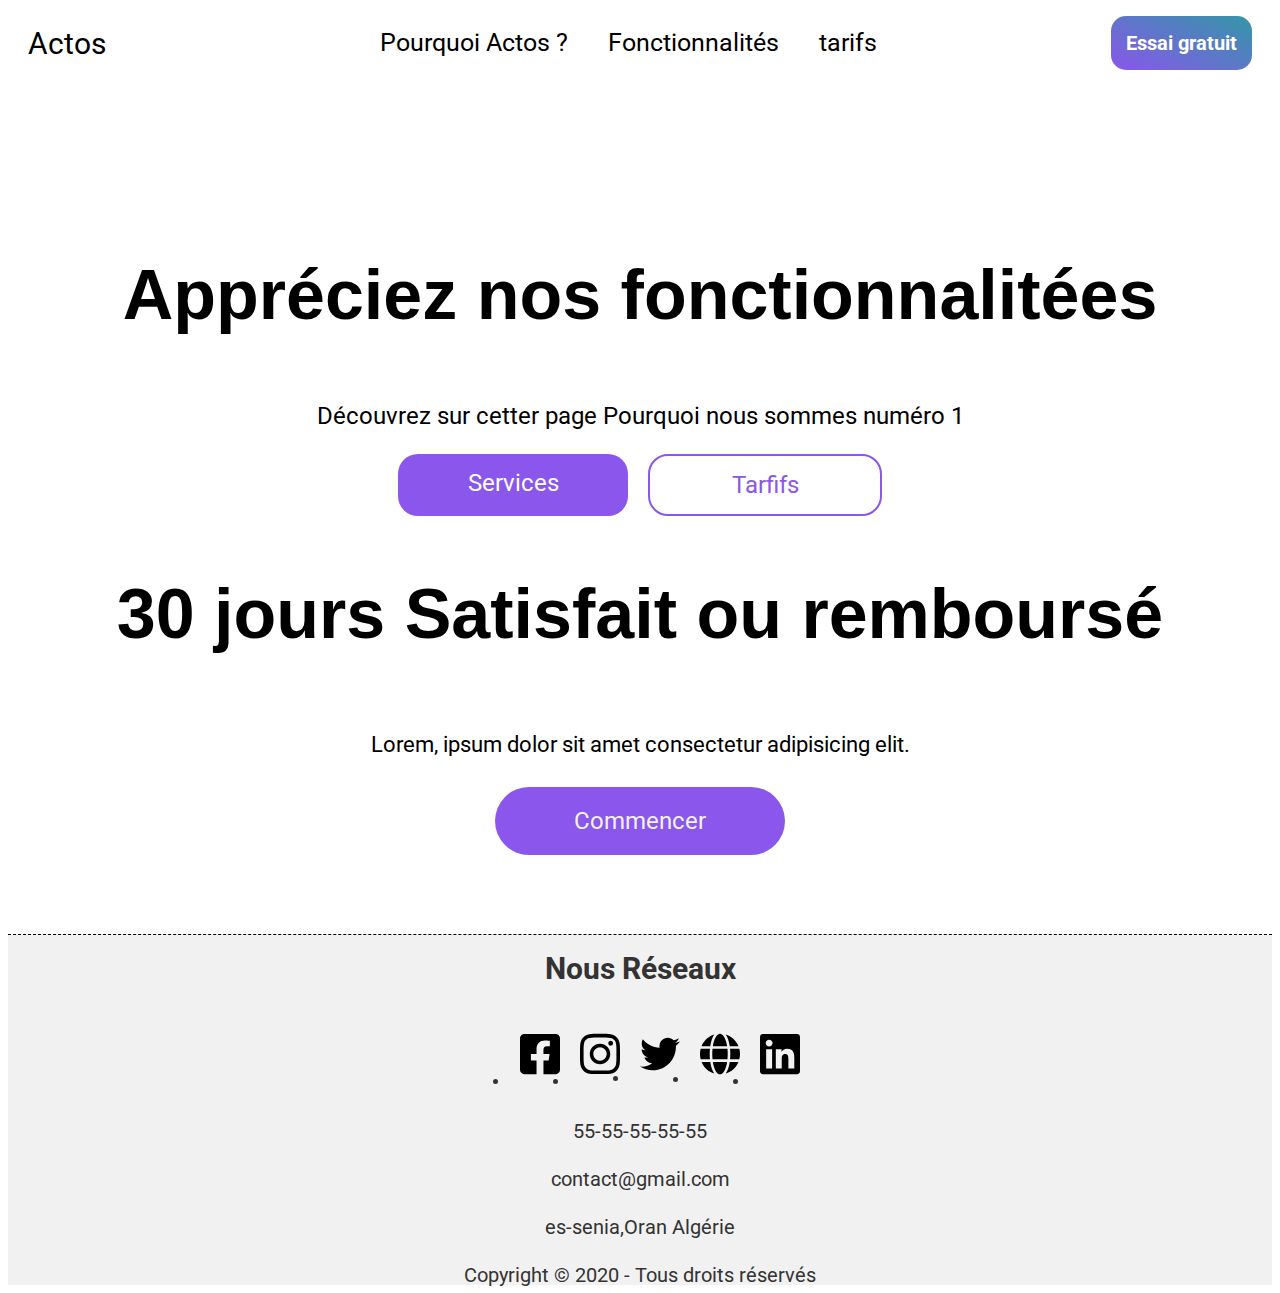
==== pages/fonctionnalites.html @ db035e69 "fonctionnalites page" ====
<!DOCTYPE html>
<html lang="fr">
  <head>
    <meta charset="UTF-8"/>
    <meta http-equiv="X-UA-Compatible"/>
    <meta name="viewport" content="width=device-width, initial-scale=1.0" />
    <link rel="stylesheet" href="../styles/styles.css" />
    <link rel="preconnect" href="https://fonts.googleapis.com" />
    <link rel="preconnect" href="https://fonts.gstatic.com"/>
    <link
      href="https://fonts.googleapis.com/css2?family=Comfortaa:wght@500&family=Roboto:wght@300&display=swap"
      rel="stylesheet"
    />
    <title>Site Actos</title>
  </head>

  <body>
    <!-- navigation -->
    <nav>
      <span class="logo-nav">Actos</span>
      <ul>
        <li><a href="/index.html">Pourquoi Actos ?</a></li>
        <li><a href="/pages/Fonctionnalites.html">Fonctionnalités</a></li>
        <li><a href="/pages/tarifs.html">tarifs</a></li>
      </ul>
      <a href="#" class="lien-essai">Essai gratuit</a>
      <button class="responsive-nav-btn">
        <img src="/ressources/menu.svg" alt="icone menu" />
      </button>
    </nav>

    <!-- Container globale -->
    <div class="container-globale">

        <!-- Accueil -->
        <h1 class="titre-globale titre-fonctionnalites">
            Appréciez nos fonctionnalitées
        </h1>
        <p class="sous-titre-fonctionnalites">
            Découvrez sur cetter page Pourquoi nous sommes numéro  1
        </p>
        <div class="container-btn-accueil">
            <a href="#" class="btn-foncyionnalites">Services</a>
            <a href="#" class="btn-foncyionnalites fantome">Tarfifs</a>
        </div>
    

      <!--Appel a l'action -->
  
        <h2 class="titre-globale">30 jours Satisfait ou remboursé</h2>
        <p class="txt-cta">
          Lorem, ipsum dolor sit amet consectetur adipisicing elit.
        </p>
        <a href="#" class="btn-appel">Commencer</a>
    </div>

    <!-- footer  -->
    <footer>
      <div class="bloc footer-media">
        <h3>Nous Réseaux</h3>
        <ul class="liste-media">
          <li>
            <a href="#">
              <img src="/ressources/facebook.svg" alt="icon media">
            </a>
          </li>
          <li>
            <a href="#">
              <img src="/ressources/insta.svg" alt="icon media">
            </a>
          </li>
          <li>
            <a href="#">
              <img src="/ressources/twitter.svg" alt="icon media">
            </a>
          </li>
          <li>
            <a href="#">
              <img src="/ressources/globe-internet.svg" alt="icon media">
            </a>
          </li>
          <li>
            <a href="#">
              <img src="/ressources/linkedin.svg" alt="icon media">
            </a>
          </li>
        </ul>
      </div>
      <p>55-55-55-55-55</p>
      <p>contact@gmail.com</p>
      <p>es-senia,Oran Algérie </p>
      <p>Copyright © 2020 - Tous droits réservés</p>
    </footer>

    <script src="scripts/app.js"></script>
  </body>
</html>
---- styles/styles.css ----
.titre-globale {
  font-family: comfotraa, sans-serif;
  text-align: center;
  font-size: 70px;
  padding: 0 25px 20px;
}

@media screen and (max-width: 1100px) {
  .titre-globale {
    font-size: 60px;
  }
}
@media screen and (max-width: 850px) {
  .titre-globale {
    font-size: 50px;
  }
}
@media screen and (max-width: 600px) {
  .titre-globale {
    font-size: 35px;
    padding: 10px 5px;
  }
}
.liste-media, footer, .container-faq, .container-boxs, .accueil, nav ul {
  display: flex;
  justify-content: center;
  align-items: center;
}

body {
  font-family: Roboto, Arial, Helvetica, sans-serif;
  position: relative;
  min-height: 100vh;
}

nav {
  width: 100%;
  height: 70px;
  display: flex;
  align-items: center;
  justify-content: space-between;
}

.logo-nav {
  font-size: 30px;
  padding-left: 20px;
}

nav ul {
  list-style-type: none;
}

nav li {
  margin: 0 20px;
}

nav a {
  text-decoration: none;
  color: #000;
  font-size: 25px;
}

nav li a::after {
  content: "";
  display: block;
  width: 100%;
  height: 1px;
  position: relative;
  top: 5px;
  background: #000;
  transform: scaleX(0);
  transition: transform 0.2s ease-in-out;
}

nav li a:hover::after {
  transform: scaleX(1);
}

.logo-nav {
  font-size: 30px;
  padding-left: 20px;
}

.lien-essai {
  font-size: 20px;
  font-weight: bold;
  text-decoration: none;
  margin-right: 20px;
  padding: 15px;
  border-radius: 15px;
  color: #fff;
  background: linear-gradient(25deg, #8a56eb, rgb(50, 151, 168));
}

.responsive-nav-btn {
  display: none;
  position: absolute;
  top: 10px;
  right: 0px;
  width: 50px;
  height: 50px;
  border: none;
  outline: none;
  background: transparent;
}

@media screen and (max-width: 950px) {
  .responsive-nav-btn {
    display: block;
  }
  nav {
    justify-content: center;
    flex-direction: column;
    height: auto;
    position: absolute;
    top: -5px;
    border-bottom: 1px solid #000;
  }
  nav ul {
    width: 100%;
    background: #fff;
    flex-direction: column;
    border-bottom: 1px solid #000;
    display: none;
  }
  .logo-nav {
    padding-left: 0px;
    width: 100%;
    background: #fff;
    text-align: center;
    height: 70px;
    line-height: 70px;
  }
  nav ul li {
    height: 70px;
    line-height: 70px;
  }
  .lien-essai {
    display: none;
  }
  .active-nav {
    display: flex;
  }
}
.container-globale {
  padding-bottom: 400px;
}

.accueil {
  width: 100%;
  height: 900px;
  flex-direction: column;
  padding: 50px 0 75px;
}

.sous-titre {
  text-align: center;
  font-size: 32px;
  padding-bottom: 20px;
  line-height: 1.2;
}

.accueil img {
  width: 1000px;
}

@media screen and (max-width: 1100px) {
  .accueil {
    padding: 0 0 0;
    height: 700px;
  }
  .accueil img {
    width: 700px;
  }
  .sous-titre {
    font-size: 27px;
  }
}
@media screen and (max-width: 950px) {
  .accueil {
    padding: 100px 0 0;
  }
}
@media screen and (max-width: 750px) {
  .accueil {
    padding: 100px 0 50px;
    height: 500px;
  }
  .accueil img {
    width: 500px;
  }
  .sous-titre {
    font-size: 22px;
  }
}
@media screen and (max-width: 550px) {
  .accueil {
    padding: 75px 0 50px;
    height: 400px;
  }
  .accueil img {
    width: 400px;
  }
  .sous-titre {
    font-size: 18px;
  }
}
@media screen and (max-width: 450px) {
  .accueil {
    padding: 75px 0 50px;
    height: 400px;
  }
  .accueil img {
    width: 320px;
  }
  .sous-titre {
    font-size: 18px;
  }
}
.container-performances {
  padding: 100px 20px 150px;
  margin-bottom: 100px;
  background-image: linear-gradient(45deg, rgba(254, 246, 210, 0.53) 0%, rgba(254, 246, 210, 0.53) 14.286%, rgba(227, 240, 223, 0.53) 14.286%, rgba(227, 240, 223, 0.53) 28.572%, rgba(196, 234, 226, 0.53) 28.572%, rgba(196, 234, 226, 0.53) 42.858%, rgba(197, 233, 234, 0.53) 42.858%, rgba(197, 233, 234, 0.53) 57.144%, rgba(190, 236, 242, 0.53) 57.144%, rgba(190, 236, 242, 0.53) 71.43%, rgba(191, 236, 247, 0.53) 71.43%, rgba(191, 236, 247, 0.53) 85.716%, rgba(156, 216, 232, 0.53) 85.716%, rgba(156, 216, 232, 0.53) 100.002%), linear-gradient(135deg, rgb(236, 162, 213) 0%, rgb(236, 162, 213) 12.5%, rgb(220, 170, 209) 12.5%, rgb(220, 170, 209) 25%, rgb(212, 175, 209) 25%, rgb(212, 175, 209) 37.5%, rgb(192, 145, 199) 37.5%, rgb(192, 145, 199) 50%, rgb(195, 153, 218) 50%, rgb(195, 153, 218) 62.5%, rgb(170, 150, 199) 62.5%, rgb(170, 150, 199) 75%, rgb(147, 138, 201) 75%, rgb(147, 138, 201) 87.5%, rgb(168, 173, 212) 87.5%, rgb(168, 173, 212) 100%);
  clip-path: polygon(0 0, 100% 17%, 100% 100%, 0 85%);
}

.separation {
  margin: 0 auto 70px;
  height: 2px;
  width: 300px;
  border-radius: 3px;
  background: #000;
  border: none;
}

.container-boxs {
  width: 100%;
}

.box {
  margin: 0 20px;
}

.box p {
  text-align: center;
}

.nombre-clients {
  font-size: 85px;
  padding-bottom: 7px;
}

.type-de-client {
  font-size: 30px;
  padding-bottom: 7px;
  font-weight: bold;
}

.info-client {
  font-size: 20px;
}

@media screen and (max-width: 1000px) {
  .nombre-clients {
    font-size: 80px;
  }
}
@media screen and (max-width: 750px) {
  .container-performances {
    padding: 170px 15px 150px;
  }
  .container-boxs {
    flex-direction: column;
  }
  .box {
    margin: 20px 0px;
  }
  .separation {
    margin: 0 auto 30px;
    width: 30%;
  }
  .nombre-clients {
    font-size: 80px;
  }
  .type-de-client {
    font-size: 25px;
  }
  .info-client {
    width: 100%;
    font-size: 22px;
  }
}
@media screen and (max-width: 650px) {
  .container-performances {
    padding: 135px 20px 150px;
  }
  .nombre-clients {
    font-size: 50px;
  }
  .type-de-client {
    font-size: 22px;
  }
  .info-client {
    width: 100%;
    font-size: 20px;
  }
}
.container-faq {
  width: 70%;
  max-width: 900px;
  min-width: 300px;
  height: auto;
  margin: 10px auto 150px;
  flex-direction: column;
}

.questions {
  width: 100%;
  height: auto;
  margin: 5px;
}

.panneau-visible {
  display: flex;
  justify-content: space-between;
  align-items: center;
  background: #f1f1f1;
  border-radius: 10px;
  position: relative;
  z-index: 100;
}

.titre-questions {
  margin-left: 10px;
  padding: 15px 5px;
  font-size: 25px;
}

.panneau-visible img {
  margin-right: 10px;
  width: 25px;
  cursor: pointer;
}

.toggle-pannel {
  padding: 0 15px;
  height: 0px;
  opacity: 0;
  transition: all 0.2s ease-in-out;
}

.toggle-pannel h4 {
  font-size: 22px;
  padding-bottom: 10px;
}

.toggle-pannel p {
  font-size: 18px;
  line-height: 1.5;
}

@media screen and (max-width: 750px) {
  .container-faq {
    width: 90px;
  }
  .titre-questions {
    margin-left: 10px;
    font-size: 18px;
  }
}
.container-cta {
  padding: 150px 0 100px;
  clip-path: polygon(0 17%, 100% 0%, 100% 82%, 0 100%);
  background-image: linear-gradient(45deg, rgba(254, 246, 210, 0.53) 0%, rgba(254, 246, 210, 0.53) 14.286%, rgba(227, 240, 223, 0.53) 14.286%, rgba(227, 240, 223, 0.53) 28.572%, rgba(196, 234, 226, 0.53) 28.572%, rgba(196, 234, 226, 0.53) 42.858%, rgba(197, 233, 234, 0.53) 42.858%, rgba(197, 233, 234, 0.53) 57.144%, rgba(190, 236, 242, 0.53) 57.144%, rgba(190, 236, 242, 0.53) 71.43%, rgba(191, 236, 247, 0.53) 71.43%, rgba(191, 236, 247, 0.53) 85.716%, rgba(156, 216, 232, 0.53) 85.716%, rgba(156, 216, 232, 0.53) 100.002%), linear-gradient(135deg, rgb(236, 162, 213) 0%, rgb(236, 162, 213) 12.5%, rgb(220, 170, 209) 12.5%, rgb(220, 170, 209) 25%, rgb(212, 175, 209) 25%, rgb(212, 175, 209) 37.5%, rgb(192, 145, 199) 37.5%, rgb(192, 145, 199) 50%, rgb(195, 153, 218) 50%, rgb(195, 153, 218) 62.5%, rgb(170, 150, 199) 62.5%, rgb(170, 150, 199) 75%, rgb(147, 138, 201) 75%, rgb(147, 138, 201) 87.5%, rgb(168, 173, 212) 87.5%, rgb(168, 173, 212) 100%);
}

.txt-cta {
  text-align: center;
  font-size: 22px;
  padding: 0 10px;
}

.btn-appel {
  display: block;
  color: #f1f1f1;
  font-size: 24px;
  text-align: center;
  text-decoration: none;
  margin: 30px auto;
  width: 250px;
  padding: 20px;
  border-radius: 9999px;
  background: #8a56eb;
}

@media screen and (max-width: 750px) {
  .txt-cta {
    font-size: 18px;
  }
  .btn-appel {
    width: 170px;
  }
}
footer {
  position: absolute;
  bottom: 0;
  width: 100%;
  height: 350px;
  border-top: 1px dashed #000;
  background: #f1f1f1;
  color: #333;
  flex-direction: column;
}

.bloc {
  width: 300px;
  margin: 0 30px;
}

footer h3 {
  text-align: center;
  font-size: 30px;
  padding-bottom: 5px;
}

footer p {
  font-size: 20px;
  line-height: 0.4;
}

.liste-media img {
  width: 40px;
  margin: 10px 10px;
}

.titre-fonctionnalites {
  padding: 130px 0 20px;
}

.sous-titre-fonctionnalites {
  text-align: center;
  font-size: 24px;
}

.container-btn-accueil {
  margin: 20px auto;
  display: flex;
  justify-content: center;
}

.btn-foncyionnalites {
  display: block;
  width: 200px;
  padding: 15px;
  background: #8a56eb;
  color: white;
  text-decoration: none;
  text-align: center;
  font-size: 24px;
  border-radius: 20px;
  margin: 0 10px;
}

.fantome {
  border: 2px solid #8a56eb;
  background: transparent;
  color: #8a56eb;
}

/*# sourceMappingURL=styles.css.map */
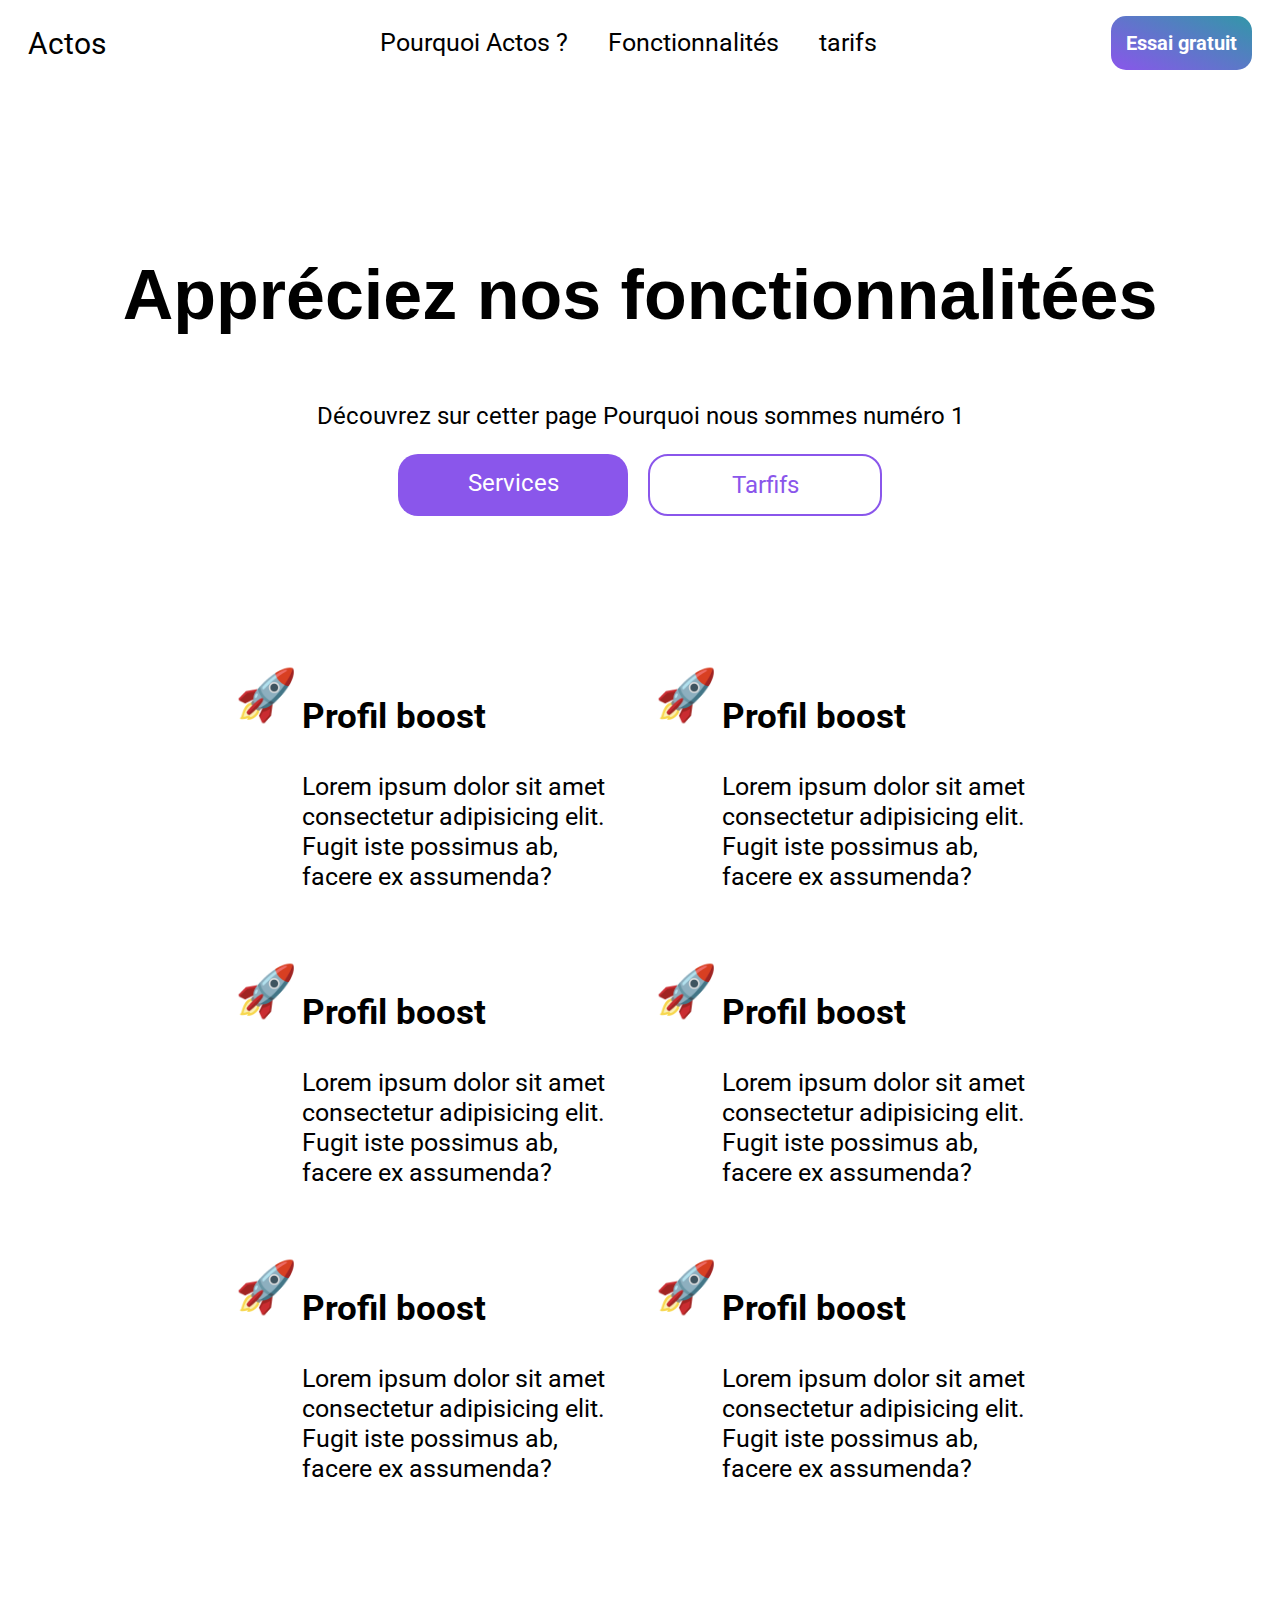
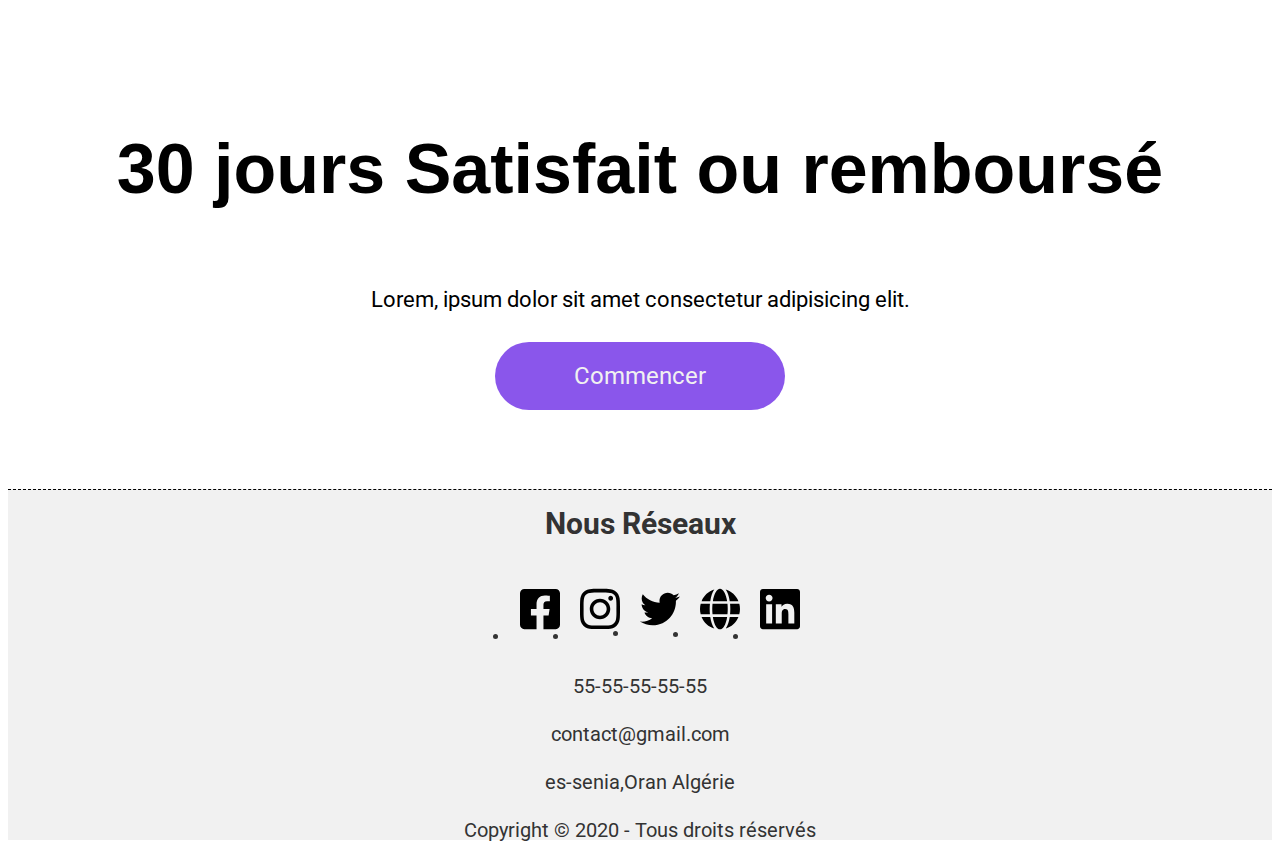
==== commit 7e1aed7e: "fonctionnalites scss" ====
--- a/pages/fonctionnalites.html
+++ b/pages/fonctionnalites.html
@@ -43,7 +43,55 @@
             <a href="#" class="btn-foncyionnalites">Services</a>
             <a href="#" class="btn-foncyionnalites fantome">Tarfifs</a>
         </div>
-    
+     <!--fonctionnalites -->
+
+        <div class="container-fonctionnalites">
+            <div class="box-fonctionnalites">
+                <div class="gauche-img">🚀</div>
+                <div class="droite-txt">
+                    <p>Profil boost</p>
+                    <p>Lorem ipsum dolor sit amet consectetur adipisicing elit. Fugit iste possimus ab, facere ex assumenda?</p>
+                </div>
+            </div>
+            <div class="box-fonctionnalites">
+                <div class="gauche-img">🚀</div>
+                <div class="droite-txt">
+                    <p>Profil boost</p>
+                    <p>Lorem ipsum dolor sit amet consectetur adipisicing elit. Fugit iste possimus ab, facere ex assumenda?</p>
+                </div>
+            </div>
+            <div class="box-fonctionnalites">
+                <div class="gauche-img">🚀</div>
+                <div class="droite-txt">
+                    <p>Profil boost</p>
+                    <p>Lorem ipsum dolor sit amet consectetur adipisicing elit. Fugit iste possimus ab, facere ex assumenda?</p>
+                </div>
+            </div>
+            <div class="box-fonctionnalites">
+                <div class="gauche-img">🚀</div>
+                <div class="droite-txt">
+                    <p>Profil boost</p>
+                    <p>Lorem ipsum dolor sit amet consectetur adipisicing elit. Fugit iste possimus ab, facere ex assumenda?</p>
+                </div>
+            </div>
+            <div class="box-fonctionnalites">
+                <div class="gauche-img">🚀</div>
+                <div class="droite-txt">
+                    <p>Profil boost</p>
+                    <p>Lorem ipsum dolor sit amet consectetur adipisicing elit. Fugit iste possimus ab, facere ex assumenda?</p>
+                </div>
+            </div>
+            <div class="box-fonctionnalites">
+                <div class="gauche-img">🚀</div>
+                <div class="droite-txt">
+                    <p>Profil boost</p>
+                    <p>Lorem ipsum dolor sit amet consectetur adipisicing elit. Fugit iste possimus ab, facere ex assumenda?</p>
+                </div>
+            </div>
+        </div>
+
+
+
 
       <!--Appel a l'action -->
   
--- a/styles/styles.css
+++ b/styles/styles.css
@@ -21,7 +21,7 @@
     padding: 10px 5px;
   }
 }
-.liste-media, footer, .container-faq, .container-boxs, .accueil, nav ul {
+.container-fonctionnalites, .liste-media, footer, .container-faq, .container-boxs, .accueil, nav ul {
   display: flex;
   justify-content: center;
   align-items: center;
@@ -467,4 +467,33 @@
   color: #8a56eb;
 }
 
+.container-fonctionnalites {
+  margin: 125px auto 200px;
+  width: 90%;
+  max-width: 17000px;
+  min-width: 300px;
+  flex-wrap: wrap;
+}
+
+.box-fonctionnalites {
+  width: 400px;
+  display: flex;
+  margin: 20px 10px;
+}
+
+.gauche-img {
+  font-size: 50px;
+  padding: 5px;
+}
+
+.droite-txt p:nth-of-type(1) {
+  font-size: 35px;
+  font-weight: 700;
+}
+
+.droite-txt p:nth-of-type(2) {
+  font-size: 25px;
+  line-height: 1.2;
+}
+
 /*# sourceMappingURL=styles.css.map */
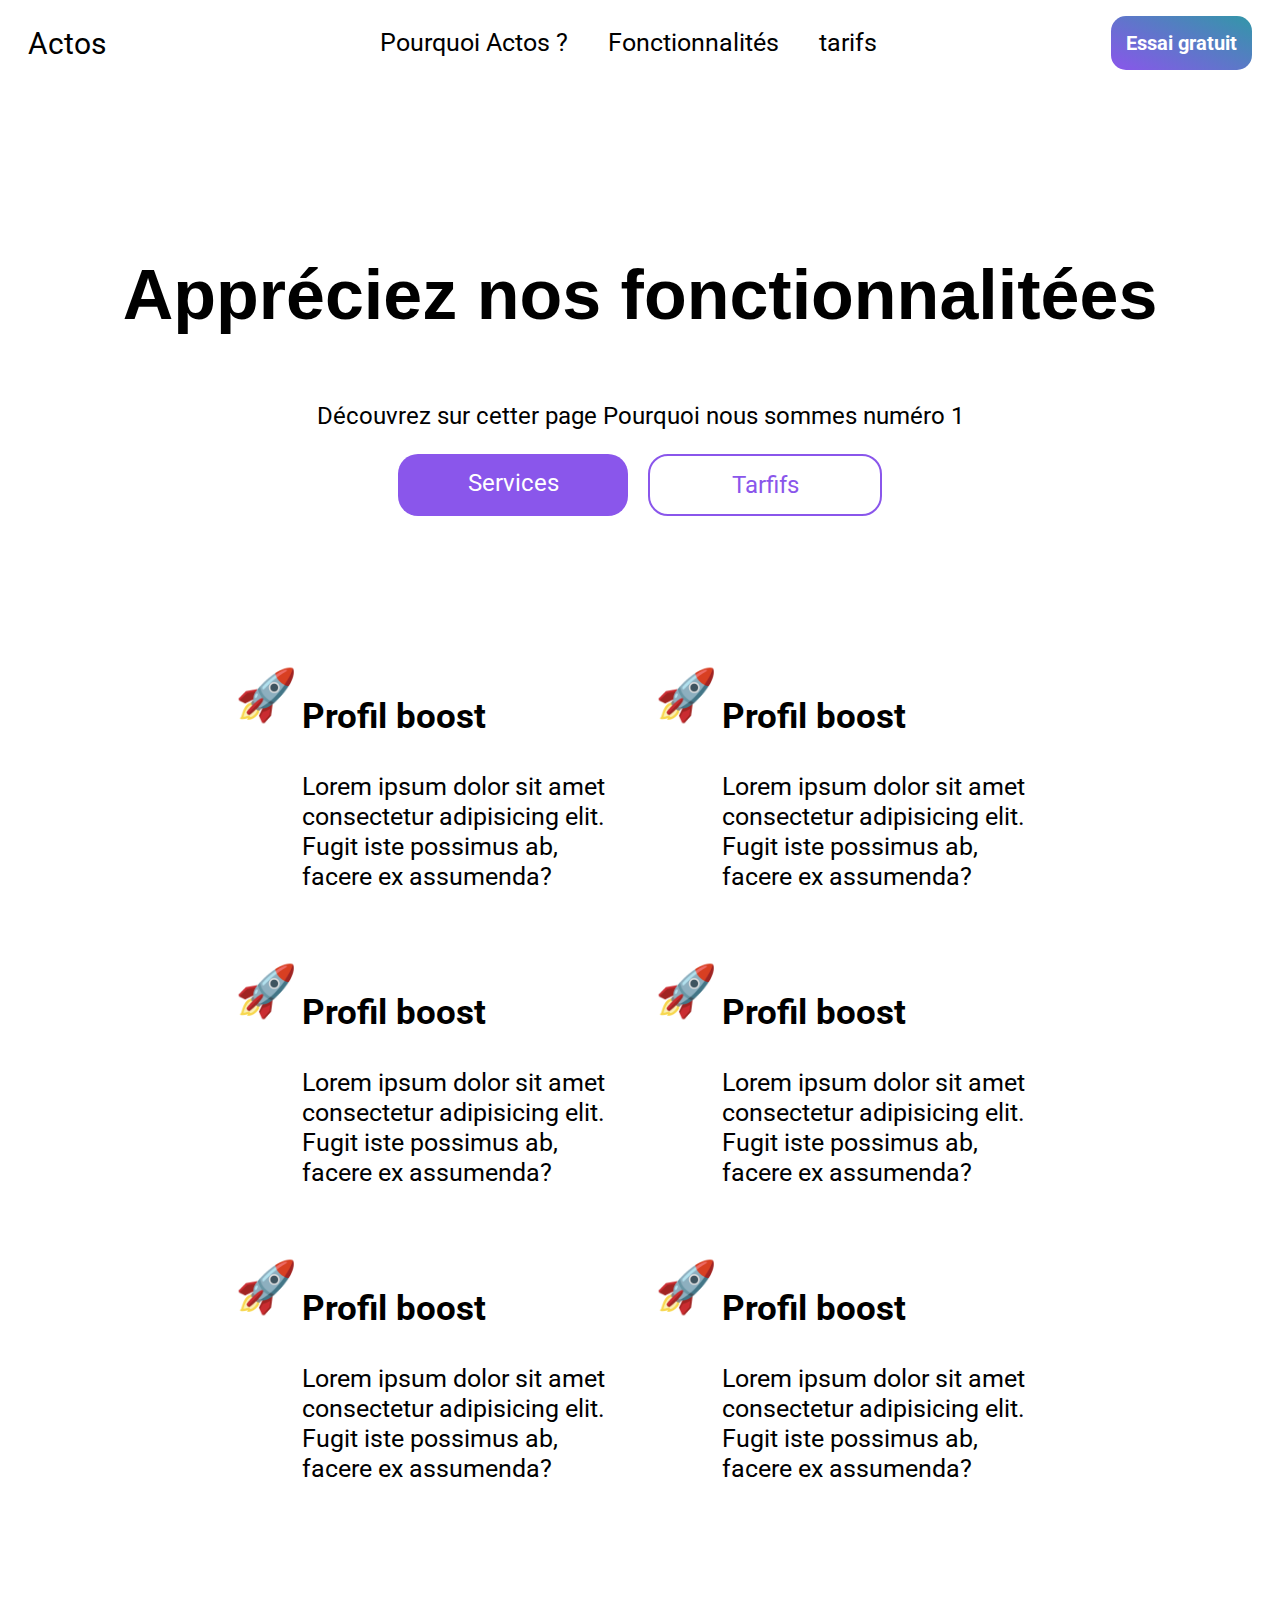
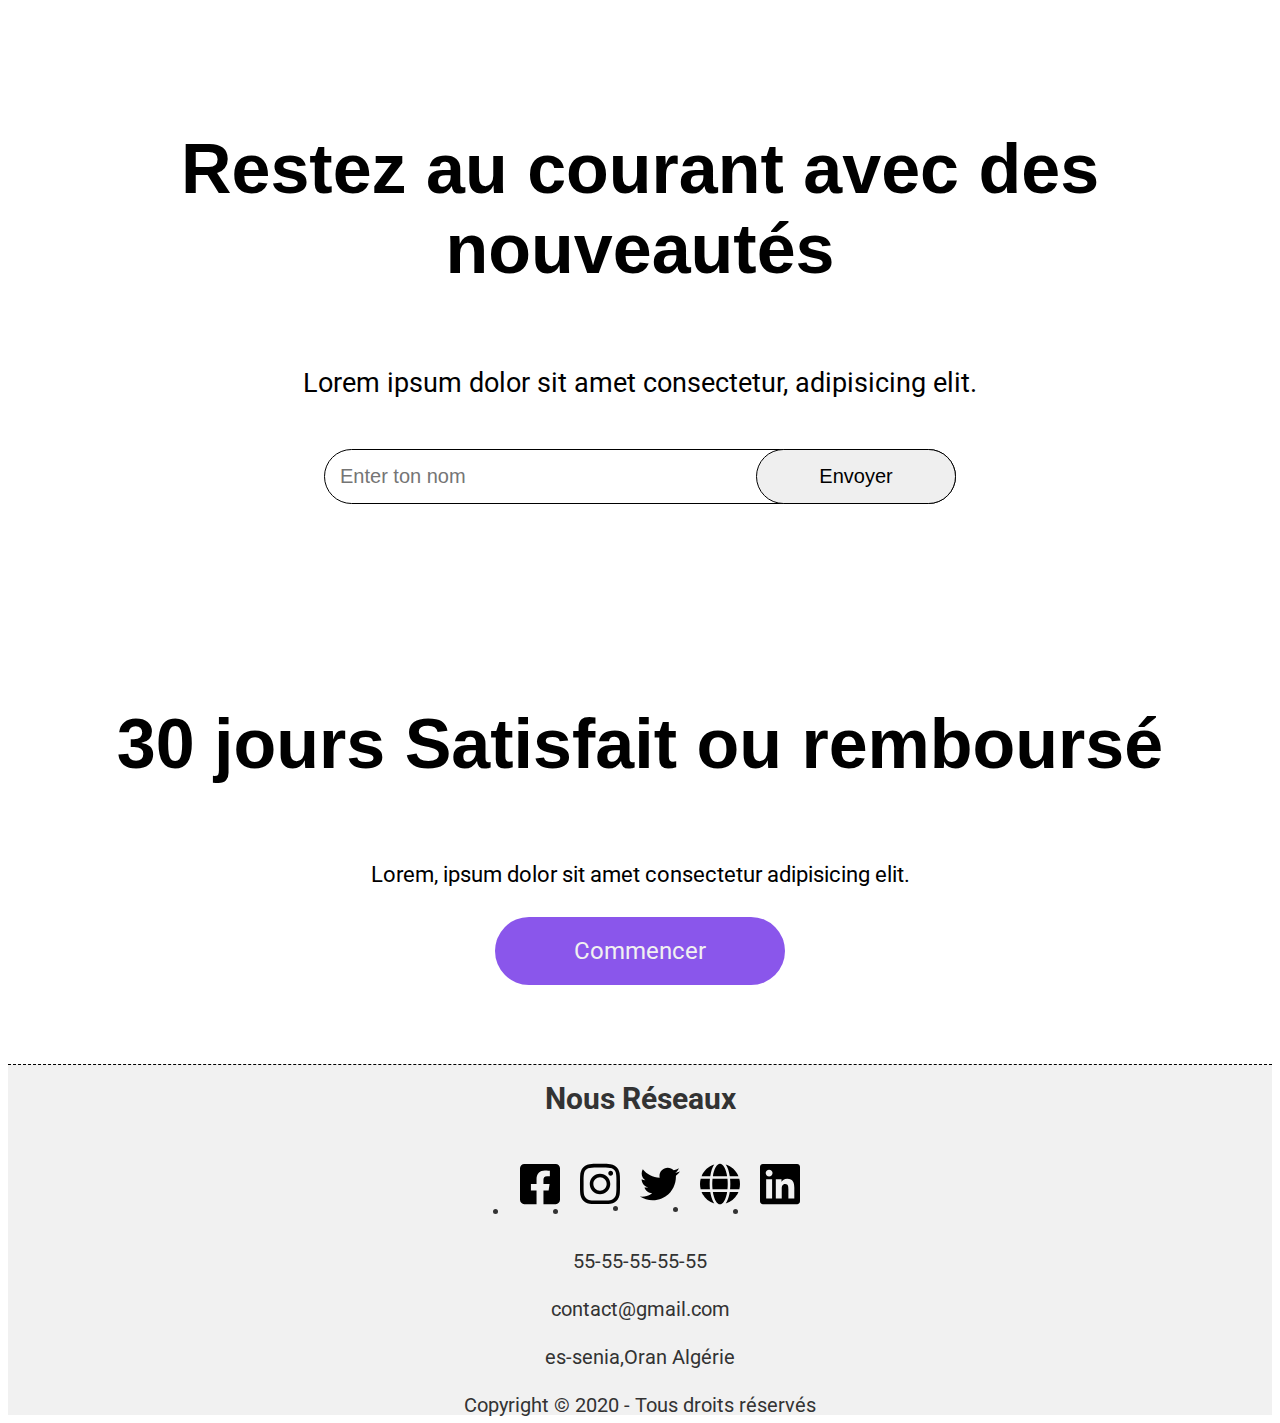
==== commit 4ce5dbe3: "newslettre" ====
--- a/pages/fonctionnalites.html
+++ b/pages/fonctionnalites.html
@@ -89,7 +89,14 @@
                 </div>
             </div>
         </div>
+        <!--newslettre -->
+        <h2 class="titre-globale">Restez au courant avec des nouveautés</h2>
+        <p class="sous-titre-newslettre">Lorem ipsum dolor sit amet consectetur, adipisicing elit.</p>
 
+        <form action="">
+            <input type="text" placeholder="Enter ton nom">
+            <button type="submit">Envoyer</button>
+        </form>
 
 
 
--- a/styles/styles.css
+++ b/styles/styles.css
@@ -496,4 +496,61 @@
   line-height: 1.2;
 }
 
+@media screen and (max-width: 800px) {
+  .container-fonctionnalites {
+    margin: 125px auto 75px;
+  }
+}
+.sous-titre-newslettre {
+  font-size: 27px;
+  text-align: center;
+  margin: 0 0 50px;
+}
+
+form {
+  width: 50%;
+  margin: 0 auto 200px;
+  display: flex;
+  justify-content: center;
+  position: relative;
+}
+
+form input {
+  width: 100%;
+  padding: 15px;
+  font-size: 20px;
+  outline: none;
+  border: 1px solid #000;
+  border-radius: 9999px;
+}
+
+form button {
+  width: 200px;
+  position: absolute;
+  right: 0px;
+  padding: 15px;
+  font-size: 20px;
+  border: 1px solid #000;
+  border-radius: 9999px;
+  cursor: pointer;
+}
+
+@media screen and (max-width: 1100px) {
+  form {
+    width: 80%;
+  }
+}
+@media screen and (max-width: 600px) {
+  .sous-titre-newslettre {
+    font-size: 20px;
+  }
+  form button {
+    width: 125px;
+    font-size: 17px;
+  }
+  form input {
+    font-size: 17px;
+  }
+}
+
 /*# sourceMappingURL=styles.css.map */
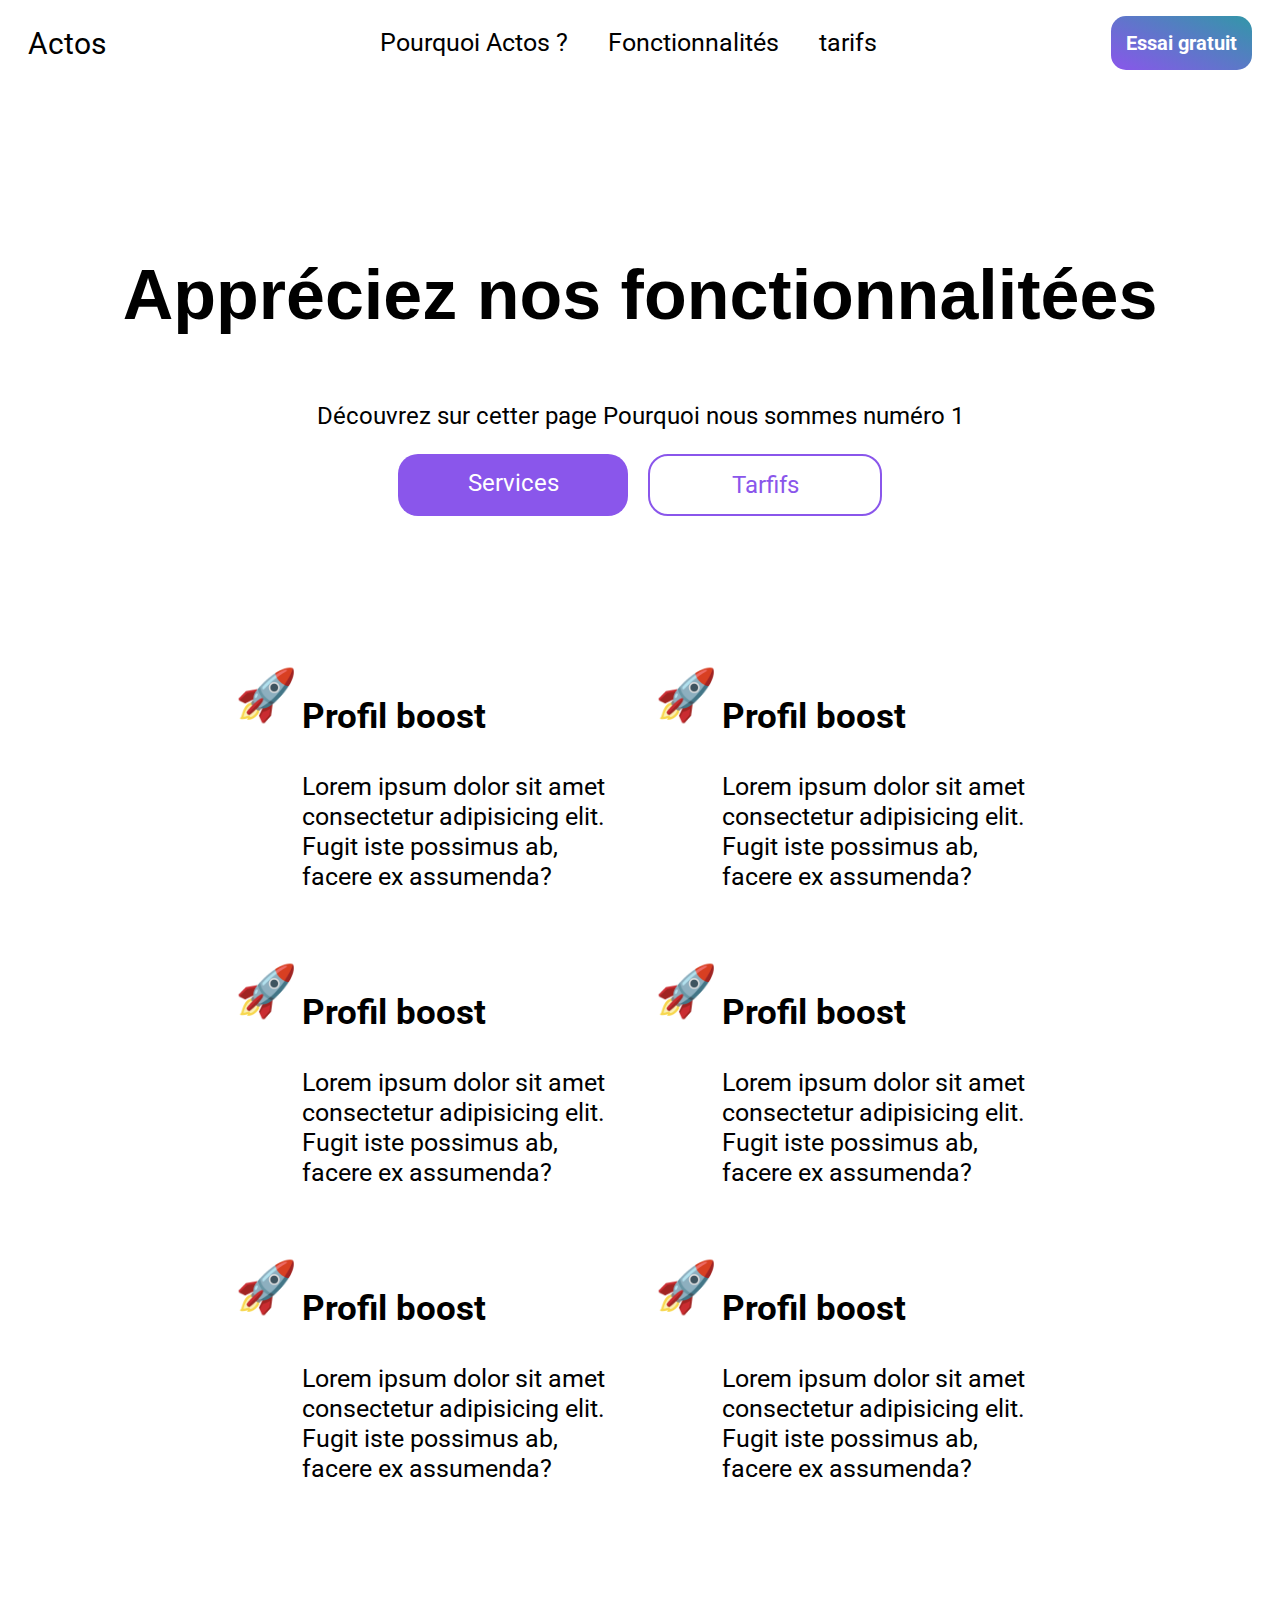
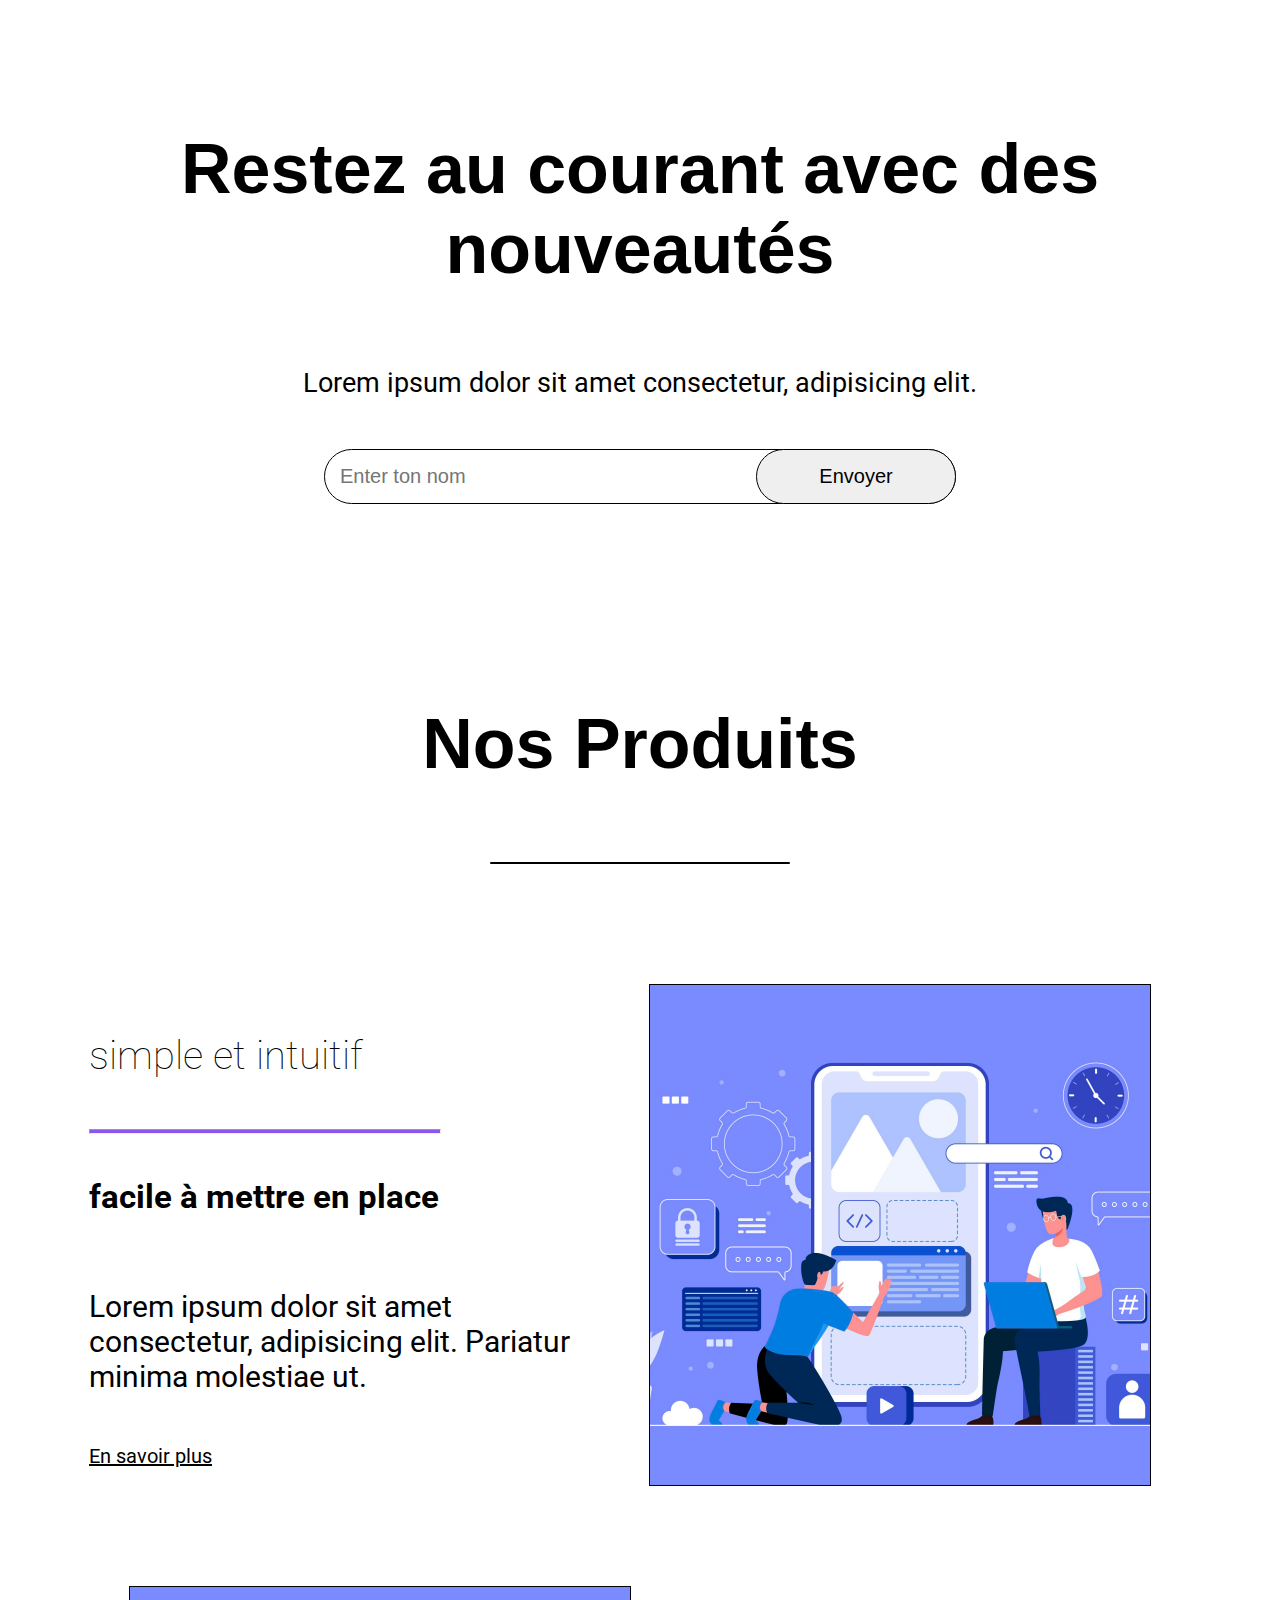
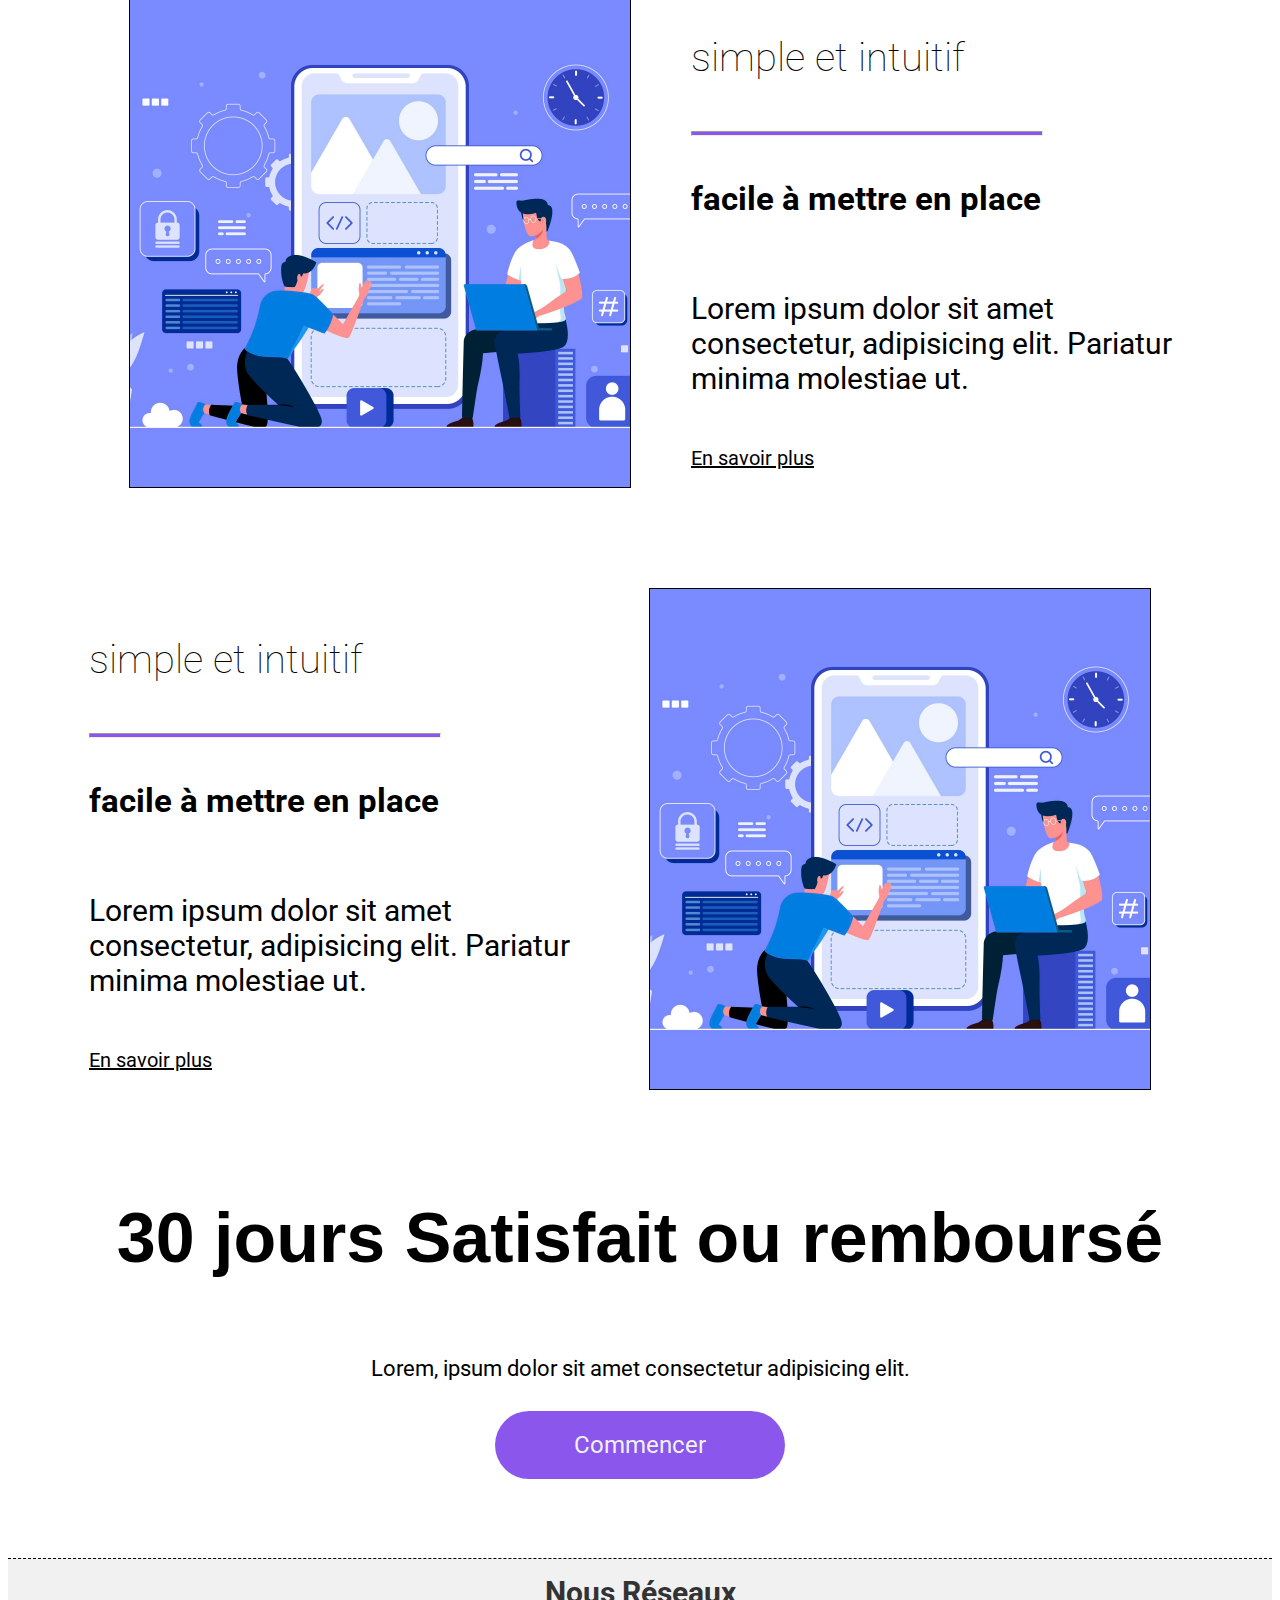
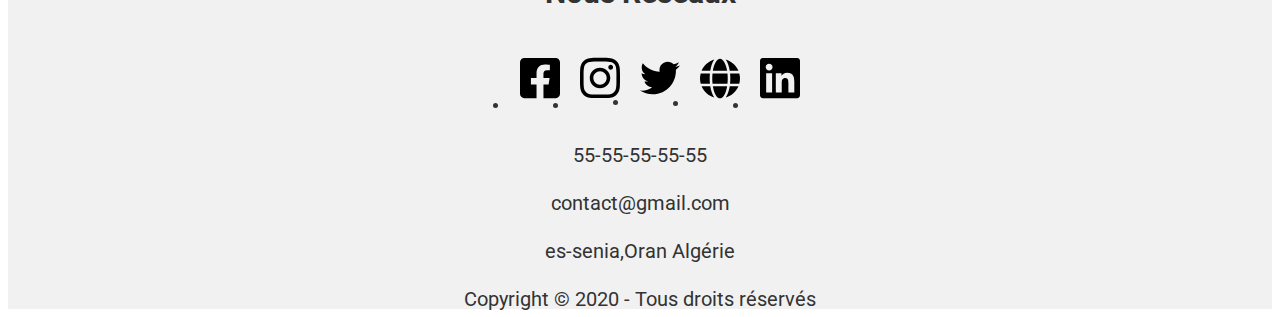
==== commit 342c19e2: "fonctiionalites finished" ====
--- a/pages/fonctionnalites.html
+++ b/pages/fonctionnalites.html
@@ -2,7 +2,6 @@
 <html lang="fr">
   <head>
     <meta charset="UTF-8"/>
-    <meta http-equiv="X-UA-Compatible"/>
     <meta name="viewport" content="width=device-width, initial-scale=1.0" />
     <link rel="stylesheet" href="../styles/styles.css" />
     <link rel="preconnect" href="https://fonts.googleapis.com" />
@@ -25,7 +24,7 @@
       </ul>
       <a href="#" class="lien-essai">Essai gratuit</a>
       <button class="responsive-nav-btn">
-        <img src="/ressources/menu.svg" alt="icone menu" />
+        <img src="../ressources/menu.svg" alt="icone menu" />
       </button>
     </nav>
 
@@ -93,11 +92,46 @@
         <h2 class="titre-globale">Restez au courant avec des nouveautés</h2>
         <p class="sous-titre-newslettre">Lorem ipsum dolor sit amet consectetur, adipisicing elit.</p>
 
-        <form action="">
+        <form>
             <input type="text" placeholder="Enter ton nom">
             <button type="submit">Envoyer</button>
         </form>
 
+
+        <!--Nos Produits --> 
+
+        <h2 class="titre-globale">Nos Produits</h2> 
+        <hr class="separation"/>  
+
+        <div class="galrie-txt-pics">
+            <div class="txt-box-galrie">
+                <p>simple et intuitif</p>
+                <hr class="undrline-violet"/>
+                <p>facile à mettre en place</p>
+                <p>Lorem ipsum dolor sit amet consectetur, adipisicing elit. Pariatur minima molestiae ut.</p>
+                <a href="#">En savoir plus</a>
+            </div>
+            <div class="img-box-galrie"></div>
+
+            <div class="img-box-galrie"></div>
+            <div class="txt-box-galrie">
+                <p>simple et intuitif</p>
+                <hr class="undrline-violet" />
+                <p>facile à mettre en place</p>
+                <p>Lorem ipsum dolor sit amet consectetur, adipisicing elit. Pariatur minima molestiae ut.</p>
+                <a href="#">En savoir plus</a>
+            </div>
+            
+            
+            <div class="txt-box-galrie">
+                <p>simple et intuitif</p>
+                <hr class="undrline-violet"/>
+                <p>facile à mettre en place</p>
+                <p>Lorem ipsum dolor sit amet consectetur, adipisicing elit. Pariatur minima molestiae ut.</p>
+                <a href="#">En savoir plus</a>
+            </div>
+            <div class="img-box-galrie"></div>
+        </div>
 
 
       <!--Appel a l'action -->
@@ -116,27 +150,27 @@
         <ul class="liste-media">
           <li>
             <a href="#">
-              <img src="/ressources/facebook.svg" alt="icon media">
+              <img src="../ressources/facebook.svg" alt="icon media">
             </a>
           </li>
           <li>
             <a href="#">
-              <img src="/ressources/insta.svg" alt="icon media">
+              <img src="../ressources/insta.svg" alt="icon media">
             </a>
           </li>
           <li>
             <a href="#">
-              <img src="/ressources/twitter.svg" alt="icon media">
+              <img src="../ressources/twitter.svg" alt="icon media">
             </a>
           </li>
           <li>
             <a href="#">
-              <img src="/ressources/globe-internet.svg" alt="icon media">
+              <img src="../ressources/globe-internet.svg" alt="icon media">
             </a>
           </li>
           <li>
             <a href="#">
-              <img src="/ressources/linkedin.svg" alt="icon media">
+              <img src="../ressources/linkedin.svg" alt="icon media">
             </a>
           </li>
         </ul>
@@ -147,6 +181,6 @@
       <p>Copyright © 2020 - Tous droits réservés</p>
     </footer>
 
-    <script src="scripts/app.js"></script>
+    <script src="../scripts/app.js"></script>
   </body>
 </html>
--- a/styles/styles.css
+++ b/styles/styles.css
@@ -21,7 +21,7 @@
     padding: 10px 5px;
   }
 }
-.container-fonctionnalites, .liste-media, footer, .container-faq, .container-boxs, .accueil, nav ul {
+.galrie-txt-pics, .container-fonctionnalites, .liste-media, footer, .container-faq, .container-boxs, .accueil, nav ul {
   display: flex;
   justify-content: center;
   align-items: center;
@@ -552,5 +552,84 @@
     font-size: 17px;
   }
 }
+.galrie-txt-pics {
+  width: 1300px;
+  margin: 0 auto;
+  flex-wrap: wrap;
+  margin-bottom: 10px;
+}
+
+.txt-box-galrie {
+  width: 500px;
+  height: 500px;
+  margin: 10px;
+  display: flex;
+  justify-content: center;
+  flex-direction: column;
+}
+
+.txt-box-galrie p:nth-child(1) {
+  font-size: 40px;
+  font-weight: lighter;
+  padding: 0 0 10px 0;
+}
+
+.undrline-violet {
+  width: 350px;
+  height: 3px;
+  background: #8a56eb;
+  margin: 0px;
+}
+
+.txt-box-galrie p:nth-child(3) {
+  font-size: 33px;
+  font-weight: bold;
+  padding: 10px 0;
+}
+
+.txt-box-galrie p:nth-child(4) {
+  font-size: 30px;
+  padding: 0px 0 10px;
+}
+
+.txt-box-galrie a {
+  color: #000;
+  font-size: 20px;
+  padding: 10px 0;
+}
+
+.img-box-galrie {
+  border: 1px solid #000;
+  width: 500px;
+  height: 500px;
+  background: url(../../ressources/img-galerie.jpg);
+  background-size: cover;
+  background-repeat: no-repeat;
+  background-position: center;
+  margin: 50px;
+}
+
+@media screen and (max-width: 1300px) {
+  .galrie-txt-pics {
+    width: 90%;
+  }
+  .txt-box-galrie {
+    height: auto;
+  }
+}
+@media screen and (max-width: 800px) {
+  .txt-box-galrie p:nth-child(1) {
+    font-size: 25px;
+  }
+  .galrie-txt-pics {
+    margin-bottom: 50px;
+  }
+  .galrie-txt-pics {
+    margin: 5px;
+  }
+  .txt-box-galrie {
+    margin: 5px;
+  }
+}
 
 /*# sourceMappingURL=styles.css.map */
